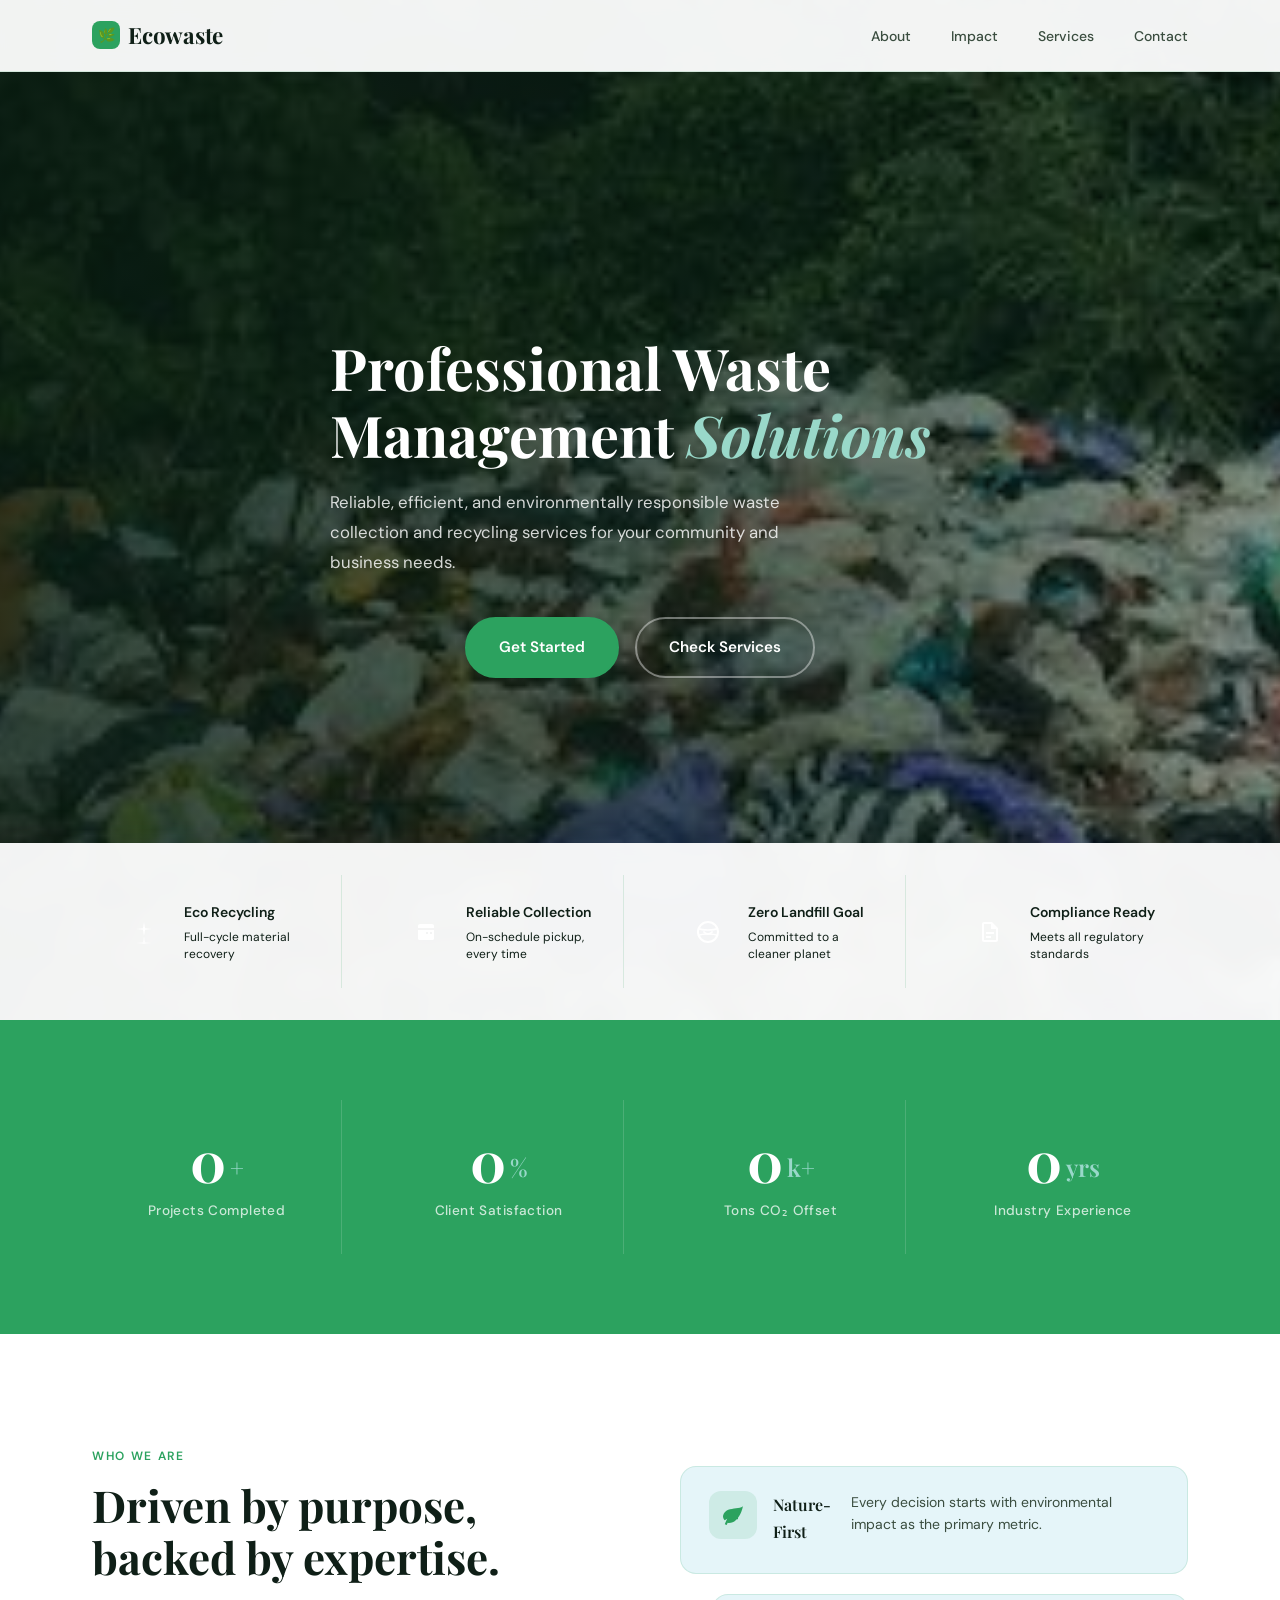
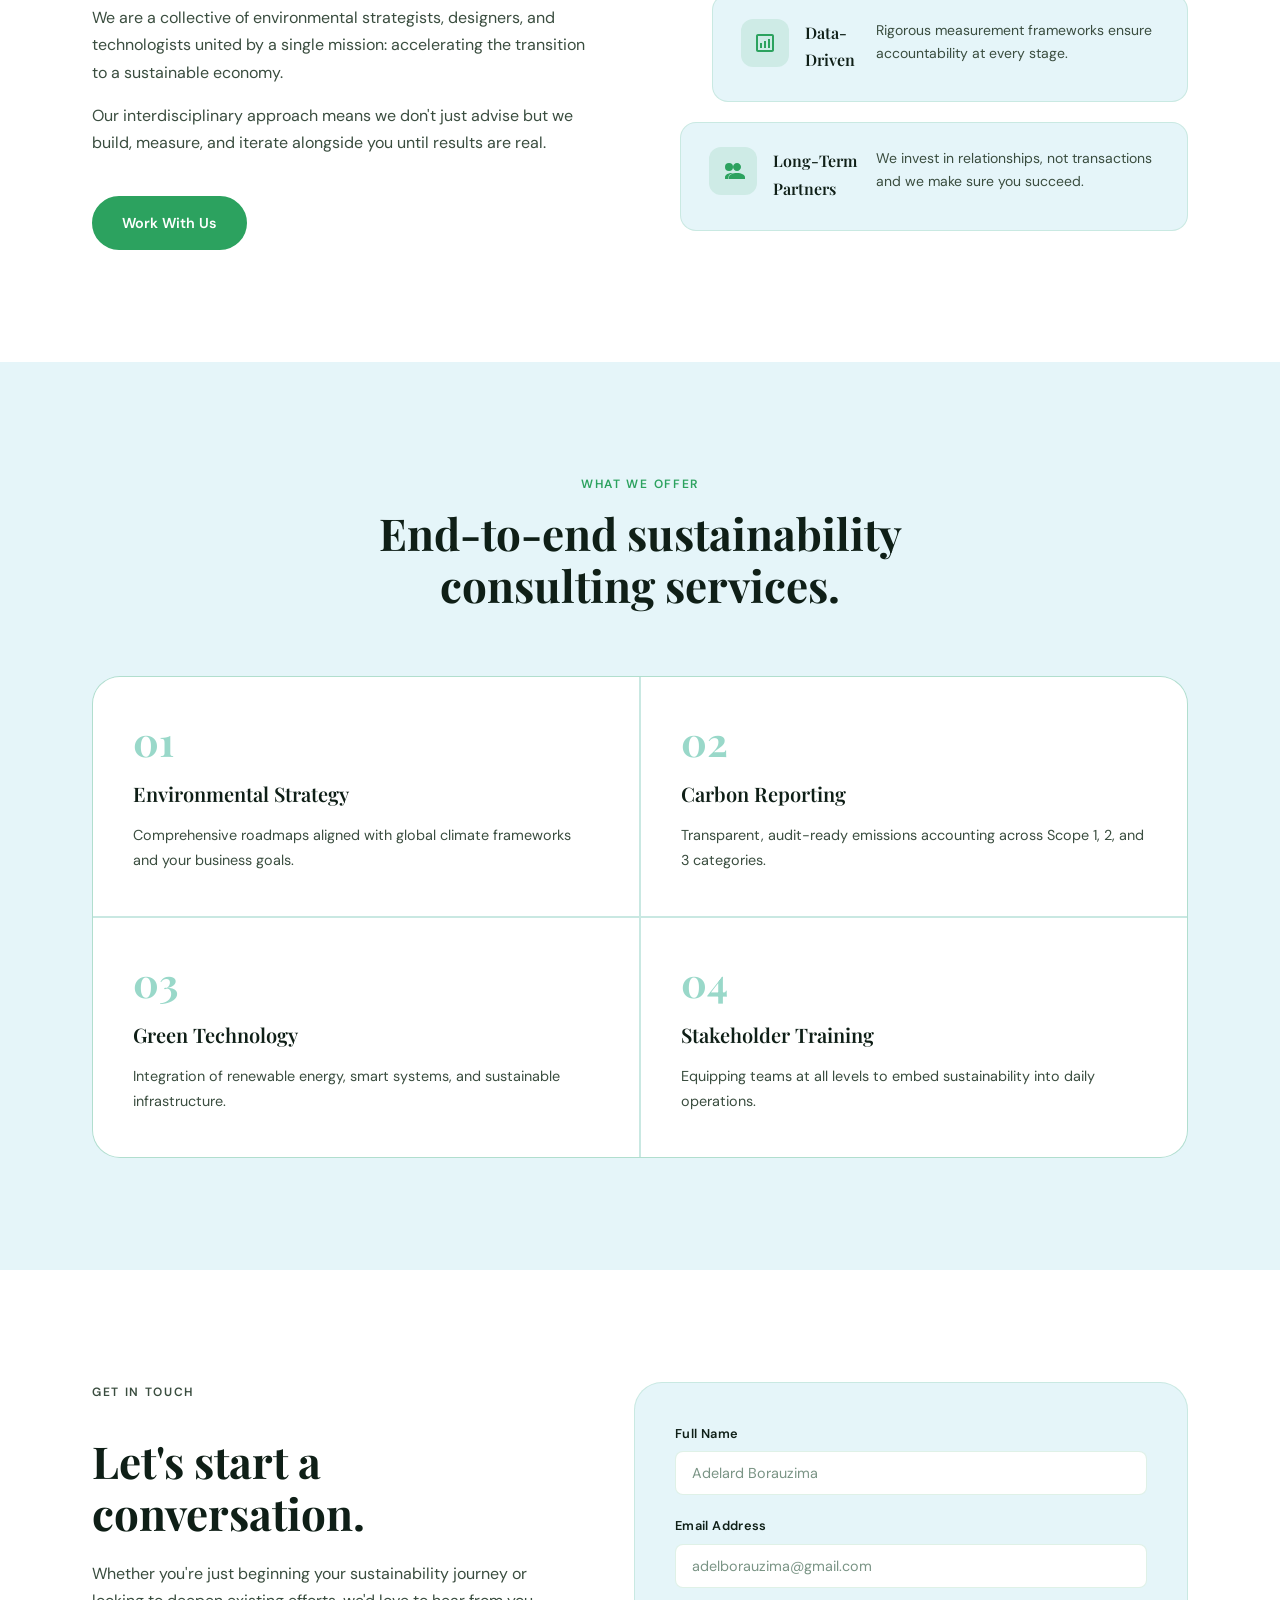
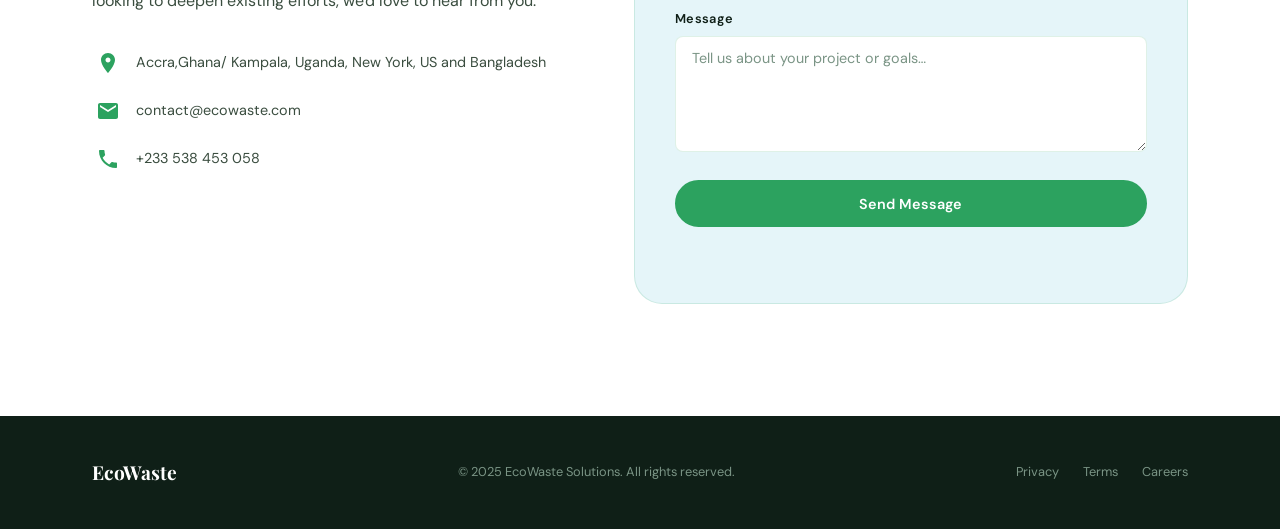
==== index.html @ c9b25ae1 "Sync project files" ====
<!DOCTYPE html>
<html lang="en">
<head>
    <meta charset="UTF-8">
    <meta name="viewport" content="width=device-width, initial-scale=1.0">
    <title>EcoWaste - Professional Waste Management Solutions</title>
    <link rel="preconnect" href="https://fonts.googleapis.com">
    <link rel="preconnect" href="https://fonts.gstatic.com" crossorigin>
    <link href="https://fonts.googleapis.com/css2?family=Playfair+Display:wght@400;600;700&family=DM+Sans:wght@300;400;500;600&display=swap" rel="stylesheet">
    <link rel="stylesheet" href="styles.css">
</head>
<body>

    <!-- HEADER -->
    <header>
        <nav class="nav-container">
            <a href="#" class="logo">
                <span class="logo-icon"></span>
                Ecowaste
            </a>
            <ul class="nav-menu">
                <li><a href="#about" class="nav-link">About</a></li>
                <li><a href="#stats" class="nav-link">Impact</a></li>
                <li><a href="#services" class="nav-link">Services</a></li>
                <li><a href="#contact" class="nav-link">Contact</a></li>
            </ul>
            <button class="hamburger" aria-label="Toggle menu">
                <span></span>
                <span></span>
                <span></span>
            </button>
        </nav>
    </header>

    <!-- HERO -->
    <section id="home" class="hero">
        <div class="hero-background">
            <img src="frontend/assets/waste1.jpeg" alt="Professional waste management">
        </div>
        <div class="hero-overlay"></div>
        <div class="container">
            <div class="hero-content">
                <h1 class="hero-title">Professional Waste Management <span class="highlight">Solutions</span></h1>
                <p class="hero-subtitle">Reliable, efficient, and environmentally responsible waste collection and recycling services for your community and business needs.</p>
                <div class="hero-actions">
                    <a href="#contact" class="btn btn-primary btn-large">Get Started</a>
                    <a href="#services" class="btn btn-ghost btn-large">Check Services</a>
                </div>
            </div>
        </div>
        <!-- Feature bar anchored to bottom of hero -->
        <div class="hero-feature-bar">
            <div class="container">
                <div class="feature-bar-grid">
                    <div class="feature-bar-item">
                        <div class="feature-bar-icon">
                            <svg width="24" height="24" viewBox="0 0 24 24" fill="none" xmlns="http://www.w3.org/2000/svg">
                                <path d="M12 2L13.09 8.26L20 9L13.09 9.74L12 16L10.91 9.74L4 9L10.91 8.26L12 2Z" fill="currentColor"/>
                                <path d="M12 16L13.09 22.26L20 23L13.09 23.74L12 30L10.91 23.74L4 23L10.91 22.26L12 16Z" fill="currentColor" opacity="0.7"/>
                            </svg>
                        </div>
                        <div class="feature-bar-text">
                            <h4>Eco Recycling</h4>
                            <p>Full-cycle material recovery</p>
                        </div>
                    </div>
                    <div class="feature-bar-item">
                        <div class="feature-bar-icon">
                            <svg width="24" height="24" viewBox="0 0 24 24" fill="none" xmlns="http://www.w3.org/2000/svg">
                                <path d="M20 8H4V6C4 4.9 4.9 4 6 4H18C19.1 4 20 4.9 20 6V8ZM20 10H4V18C4 19.1 4.9 20 6 20H18C19.1 20 20 19.1 20 18V10ZM16 12H18V14H16V12ZM12 12H14V14H12V12Z" fill="currentColor"/>
                                <circle cx="6" cy="18" r="2" fill="currentColor"/>
                                <circle cx="18" cy="18" r="2" fill="currentColor"/>
                            </svg>
                        </div>
                        <div class="feature-bar-text">
                            <h4>Reliable Collection</h4>
                            <p>On-schedule pickup, every time</p>
                        </div>
                    </div>
                    <div class="feature-bar-item">
                        <div class="feature-bar-icon">
                            <svg width="24" height="24" viewBox="0 0 24 24" fill="none" xmlns="http://www.w3.org/2000/svg">
                                <circle cx="12" cy="12" r="10" stroke="currentColor" stroke-width="2" fill="none"/>
                                <path d="M8 12C8 12 9.5 14 12 14S16 12 16 12" stroke="currentColor" stroke-width="2" stroke-linecap="round"/>
                                <path d="M2.5 8.5C4.5 9.5 7 10 12 10S19.5 9.5 21.5 8.5" stroke="currentColor" stroke-width="1.5" stroke-linecap="round"/>
                                <path d="M2.5 15.5C4.5 14.5 7 14 12 14S19.5 14.5 21.5 15.5" stroke="currentColor" stroke-width="1.5" stroke-linecap="round"/>
                            </svg>
                        </div>
                        <div class="feature-bar-text">
                            <h4>Zero Landfill Goal</h4>
                            <p>Committed to a cleaner planet</p>
                        </div>
                    </div>
                    <div class="feature-bar-item">
                        <div class="feature-bar-icon">
                            <svg width="24" height="24" viewBox="0 0 24 24" fill="none" xmlns="http://www.w3.org/2000/svg">
                                <path d="M14 2H6C4.9 2 4.01 2.9 4.01 4L4 20C4 21.1 4.89 22 6 22H18C19.1 22 20 21.1 20 20V8L14 2ZM18 20H6V4H13V9H18V20Z" fill="currentColor"/>
                                <path d="M8 12H16V14H8V12ZM8 16H13V18H8V16Z" fill="currentColor"/>
                            </svg>
                        </div>
                        <div class="feature-bar-text">
                            <h4>Compliance Ready</h4>
                            <p>Meets all regulatory standards</p>
                        </div>
                    </div>
                </div>
            </div>
        </div>
    </section>

    <!-- STATS -->
    <section class="stats" id="stats">
        <div class="container">
            <div class="stats-grid">
                <div class="stat-card">
                    <span class="counter stat-number" data-target="1200">0</span>
                    <span class="stat-suffix">+</span>
                    <p class="stat-label">Projects Completed</p>
                </div>
                <div class="stat-card">
                    <span class="counter stat-number" data-target="98">0</span>
                    <span class="stat-suffix">%</span>
                    <p class="stat-label">Client Satisfaction</p>
                </div>
                <div class="stat-card">
                    <span class="counter stat-number" data-target="40">0</span>
                    <span class="stat-suffix">k+</span>
                    <p class="stat-label">Tons CO₂ Offset</p>
                </div>
                <div class="stat-card">
                    <span class="counter stat-number" data-target="15">0</span>
                    <span class="stat-suffix">yrs</span>
                    <p class="stat-label">Industry Experience</p>
                </div>
            </div>
        </div>
    </section>

    <!-- ABOUT -->
    <section class="about" id="about">
        <div class="container about-grid">
            <div class="about-text">
                <p class="section-eyebrow">Who We Are</p>
                <h2 class="section-title">Driven by purpose,<br>backed by expertise.</h2>
                <p class="about-body">We are a collective of environmental strategists, designers, and technologists united by a single mission: accelerating the transition to a sustainable economy.</p>
                <p class="about-body">Our interdisciplinary approach means we don't just advise but we build, measure, and iterate alongside you until results are real.</p>
                <a href="#contact" class="btn btn-primary" style="margin-top:1.5rem;">Work With Us</a>
            </div>
            <div class="about-visual">
                <div class="about-card">
                    <div class="about-card-icon">
                        <svg width="24" height="24" viewBox="0 0 24 24" fill="none" xmlns="http://www.w3.org/2000/svg">
                            <path d="M17 8C8 10 5.9 16.17 3.82 21.34L5.71 22L6.66 19.7C7.14 19.87 7.64 20 8 20C19 20 22 3 22 3C21 5 14 5.25 9 6.25C4 7.25 2 11.5 2 13.5C2 15.5 3.75 17.25 3.75 17.25C7.5 15 8.5 14.5 11.5 14.5C14.5 14.5 17 16.5 17 16.5V8Z" fill="currentColor"/>
                        </svg>
                    </div>
                    <h3>Nature-First</h3>
                    <p>Every decision starts with environmental impact as the primary metric.</p>
                </div>
                <div class="about-card about-card--offset">
                    <div class="about-card-icon">
                        <svg width="24" height="24" viewBox="0 0 24 24" fill="none" xmlns="http://www.w3.org/2000/svg">
                            <path d="M19 3H5C3.9 3 3 3.9 3 5V19C3 20.1 3.9 21 5 21H19C20.1 21 21 20.1 21 19V5C21 3.9 20.1 3 19 3ZM19 19H5V5H19V19Z" fill="currentColor"/>
                            <path d="M7 12H9V17H7V12ZM11 10H13V17H11V10ZM15 8H17V17H15V8Z" fill="currentColor"/>
                        </svg>
                    </div>
                    <h3>Data-Driven</h3>
                    <p>Rigorous measurement frameworks ensure accountability at every stage.</p>
                </div>
                <div class="about-card">
                    <div class="about-card-icon">
                        <svg width="24" height="24" viewBox="0 0 24 24" fill="none" xmlns="http://www.w3.org/2000/svg">
                            <path d="M16 4C18.2 4 20 5.8 20 8C20 10.2 18.2 12 16 12C13.8 12 12 10.2 12 8C12 5.8 13.8 4 16 4ZM16 14C20.4 14 24 15.8 24 18V20H8V18C8 15.8 11.6 14 16 14Z" fill="currentColor"/>
                            <circle cx="8" cy="8" r="4" fill="currentColor"/>
                            <path d="M12.51 14.07C9.24 13.29 4 14.94 4 18V20H7.5V18C7.5 16.17 9.5 14.8 12.51 14.07Z" fill="currentColor"/>
                        </svg>
                    </div>
                    <h3>Long-Term Partners</h3>
                    <p>We invest in relationships, not transactions  and we make sure you succeed.</p>
                </div>
            </div>
        </div>
    </section>

    <!-- SERVICES -->
    <section class="services" id="services">
        <div class="container">
            <div class="section-header">
                <p class="section-eyebrow">What We Offer</p>
                <h2 class="section-title">End-to-end sustainability<br>consulting services.</h2>
            </div>
            <div class="services-grid">
                <div class="service-item">
                    <div class="service-num">01</div>
                    <h3>Environmental Strategy</h3>
                    <p>Comprehensive roadmaps aligned with global climate frameworks and your business goals.</p>
                </div>
                <div class="service-item">
                    <div class="service-num">02</div>
                    <h3>Carbon Reporting</h3>
                    <p>Transparent, audit-ready emissions accounting across Scope 1, 2, and 3 categories.</p>
                </div>
                <div class="service-item">
                    <div class="service-num">03</div>
                    <h3>Green Technology</h3>
                    <p>Integration of renewable energy, smart systems, and sustainable infrastructure.</p>
                </div>
                <div class="service-item">
                    <div class="service-num">04</div>
                    <h3>Stakeholder Training</h3>
                    <p>Equipping teams at all levels to embed sustainability into daily operations.</p>
                </div>
            </div>
        </div>
    </section>

    <!-- CONTACT -->
    <section class="contact" id="contact">
        <div class="container contact-grid">
            <div class="contact-info">
                <p class="section-eyebrow">Get In Touch</p>
                <h2 class="section-title">Let's start a<br>conversation.</h2>
                <p>Whether you're just beginning your sustainability journey or looking to deepen existing efforts, we'd love to hear from you.</p>
                <div class="contact-details">
                    <div class="contact-detail-item">
                        <span class="detail-icon">
                            <svg width="20" height="20" viewBox="0 0 24 24" fill="none" xmlns="http://www.w3.org/2000/svg">
                                <path d="M12 2C8.13 2 5 5.13 5 9C5 14.25 12 22 12 22S19 14.25 19 9C19 5.13 15.87 2 12 2ZM12 11.5C10.62 11.5 9.5 10.38 9.5 9S10.62 6.5 12 6.5S14.5 7.62 14.5 9S13.38 11.5 12 11.5Z" fill="currentColor"/>
                            </svg>
                        </span>
                        <span>Accra,Ghana/ Kampala, Uganda, New York, US and Bangladesh</span>
                    </div>
                    <div class="contact-detail-item">
                        <span class="detail-icon">
                            <svg width="20" height="20" viewBox="0 0 24 24" fill="none" xmlns="http://www.w3.org/2000/svg">
                                <path d="M20 4H4C2.9 4 2.01 4.9 2.01 6L2 18C2 19.1 2.9 20 4 20H20C21.1 20 22 19.1 22 18V6C22 4.9 21.1 4 20 4ZM20 8L12 13L4 8V6L12 11L20 6V8Z" fill="currentColor"/>
                            </svg>
                        </span>
                        <span>contact@ecowaste.com</span>
                    </div>
                    <div class="contact-detail-item">
                        <span class="detail-icon">
                            <svg width="20" height="20" viewBox="0 0 24 24" fill="none" xmlns="http://www.w3.org/2000/svg">
                                <path d="M6.62 10.79C8.06 13.62 10.38 15.94 13.21 17.38L15.41 15.18C15.69 14.9 16.08 14.82 16.43 14.93C17.55 15.3 18.75 15.5 20 15.5C20.55 15.5 21 15.95 21 16.5V20C21 20.55 20.55 21 20 21C10.61 21 3 13.39 3 4C3 3.45 3.45 3 4 3H7.5C8.05 3 8.5 3.45 8.5 4C8.5 5.25 8.7 6.45 9.07 7.57C9.18 7.92 9.1 8.31 8.82 8.59L6.62 10.79Z" fill="currentColor"/>
                            </svg>
                        </span>
                        <span>+233 538 453 058</span>
                    </div>
                </div>
            </div>
            <div class="contact-form-wrapper">
                <form id="contactForm" novalidate>
                    <div class="form-group">
                        <label for="name">Full Name</label>
                        <input type="text" id="name" name="name" placeholder="Adelard Borauzima" required>
                    </div>
                    <div class="form-group">
                        <label for="email">Email Address</label>
                        <input type="email" id="email" name="email" placeholder="adelborauzima@gmail.com" required>
                    </div>
                    <div class="form-group">
                        <label for="message">Message</label>
                        <textarea id="message" name="message" rows="5" placeholder="Tell us about your project or goals…" required></textarea>
                    </div>
                    <button type="submit" class="btn btn-primary btn-full">Send Message</button>
                    <p id="successMessage" class="success-message" aria-live="polite"></p>
                </form>
            </div>
        </div>
    </section>

    <!-- FOOTER -->
    <footer>
        <div class="container footer-inner">
            <span class="logo">EcoWaste</span>
            <p class="footer-copy">© 2025 EcoWaste Solutions. All rights reserved.</p>
            <div class="footer-links">
                <a href="#">Privacy</a>
                <a href="#">Terms</a>
                <a href="#">Careers</a>
            </div>
        </div>
    </footer>

    <script src="script.js"></script>
</body>
</html>
---- styles.css ----
/* =============================================
   ROOT & VARIABLES
   ============================================= */
:root {
    --green:       #2ca25f;
    --green-dark:  #1e7d47;
    --green-light: #99d8c9;
    --teal-bg:     #e5f5f9;
    --white:       #ffffff;
    --ink:         #0f1f17;
    --ink-soft:    #3a4d3f;
    --muted:       #7a9485;
    --border:      rgba(44, 162, 95, 0.15);
    --shadow-sm:   0 2px 12px rgba(44, 162, 95, 0.08);
    --shadow-md:   0 8px 32px rgba(44, 162, 95, 0.12);
    --shadow-lg:   0 20px 60px rgba(44, 162, 95, 0.16);
    --radius-sm:   8px;
    --radius-md:   16px;
    --radius-lg:   28px;
    --font-display: 'Playfair Display', Georgia, serif;
    --font-body:    'DM Sans', sans-serif;
    --transition:   0.3s cubic-bezier(0.4, 0, 0.2, 1);
    --nav-height:   72px;
}

/* =============================================
   RESET & BASE
   ============================================= */
*, *::before, *::after {
    box-sizing: border-box;
    margin: 0;
    padding: 0;
}

html { scroll-behavior: smooth; }

body {
    font-family: var(--font-body);
    font-size: 16px;
    line-height: 1.7;
    color: var(--ink);
    background: var(--white);
    overflow-x: hidden;
    -webkit-font-smoothing: antialiased;
}

img { max-width: 100%; display: block; }

a {
    color: inherit;
    text-decoration: none;
}

ul { list-style: none; }

/* =============================================
   UTILITY
   ============================================= */
.container {
    max-width: 1160px;
    margin: 0 auto;
    padding: 0 2rem;
}

.section-eyebrow {
    font-family: var(--font-body);
    font-size: 0.75rem;
    font-weight: 600;
    letter-spacing: 0.14em;
    text-transform: uppercase;
    color: var(--green);
    margin-bottom: 0.75rem;
}

.section-title {
    font-family: var(--font-display);
    font-size: clamp(2rem, 4vw, 2.75rem);
    font-weight: 700;
    line-height: 1.2;
    color: var(--ink);
    margin-bottom: 1.25rem;
}

.section-title em {
    font-style: italic;
    color: var(--green);
}

/* =============================================
   BUTTONS
   ============================================= */
.btn {
    display: inline-flex;
    align-items: center;
    gap: 0.5rem;
    font-family: var(--font-body);
    font-size: 0.9rem;
    font-weight: 600;
    padding: 0.8rem 1.75rem;
    border-radius: 50px;
    cursor: pointer;
    border: 2px solid transparent;
    transition: var(--transition);
    white-space: nowrap;
}

.btn-primary {
    background: var(--green);
    color: var(--white);
    border-color: var(--green);
}

.btn-primary:hover {
    background: var(--green-dark);
    border-color: var(--green-dark);
    transform: translateY(-2px);
    box-shadow: 0 6px 20px rgba(44, 162, 95, 0.35);
}

.btn-ghost {
    background: transparent;
    color: var(--ink);
    border-color: var(--border);
}

.btn-ghost:hover {
    background: var(--teal-bg);
    border-color: var(--green-light);
    transform: translateY(-2px);
}

.btn-full { width: 100%; justify-content: center; }

/* =============================================
   HEADER & NAV
   ============================================= */
header {
    position: fixed;
    top: 0;
    left: 0;
    right: 0;
    height: var(--nav-height);
    background: rgba(255, 255, 255, 0.95);
    backdrop-filter: blur(12px);
    -webkit-backdrop-filter: blur(12px);
    border-bottom: 1px solid var(--border);
    z-index: 1000;
    transition: var(--transition);
}

.nav-container {
    max-width: 1160px;
    margin: 0 auto;
    padding: 0 2rem;
    height: 100%;
    display: flex;
    align-items: center;
    justify-content: space-between;
}

.logo {
    display: flex;
    align-items: center;
    gap: 0.5rem;
    font-family: var(--font-display);
    font-size: 1.4rem;
    font-weight: 700;
    color: var(--ink);
    letter-spacing: -0.01em;
}

.logo-icon {
    width: 28px;
    height: 28px;
    background: var(--green);
    border-radius: 8px;
    display: inline-block;
    position: relative;
}

.logo-icon::after {
    content: '🌿';
    font-size: 14px;
    position: absolute;
    top: 50%;
    left: 50%;
    transform: translate(-50%, -50%);
}

.nav-menu {
    display: flex;
    align-items: center;
    gap: 2.5rem;
}

.nav-link {
    font-size: 0.875rem;
    font-weight: 500;
    color: var(--ink-soft);
    position: relative;
    transition: color var(--transition);
}

.nav-link::after {
    content: '';
    position: absolute;
    bottom: -4px;
    left: 0;
    width: 0;
    height: 2px;
    background: var(--green);
    border-radius: 2px;
    transition: width var(--transition);
}

.nav-link:hover {
    color: var(--green);
}

.nav-link:hover::after {
    width: 100%;
}

/* Hamburger */
.hamburger {
    display: none;
    flex-direction: column;
    gap: 5px;
    background: none;
    border: none;
    cursor: pointer;
    padding: 6px;
}

.hamburger span {
    display: block;
    width: 24px;
    height: 2px;
    background: var(--ink);
    border-radius: 2px;
    transition: var(--transition);
}

.hamburger.active span:nth-child(1) { transform: translateY(7px) rotate(45deg); }
.hamburger.active span:nth-child(2) { opacity: 0; }
.hamburger.active span:nth-child(3) { transform: translateY(-7px) rotate(-45deg); }

/* =============================================
   HERO — Full-bleed image with overlay
   ============================================= */
.hero {
    position: relative;
    min-height: calc(100vh + 120px);
    display: flex;
    flex-direction: column;
    justify-content: center;
    overflow: hidden;
}

/* Background image */
.hero-background {
    position: absolute;
    inset: 0;
    z-index: 0;
}

.hero-background img {
    width: 100%;
    height: 100%;
    object-fit: cover;
    object-position: center top;
    display: block;
}

/* Dark gradient overlay */
.hero-overlay {
    position: absolute;
    inset: 0;
    z-index: 1;
    background: linear-gradient(
        105deg,
        rgba(10, 30, 18, 0.82) 0%,
        rgba(10, 30, 18, 0.65) 55%,
        rgba(10, 30, 18, 0.35) 100%
    );
}

/* Content sits above overlay */
.hero > .container {
    position: relative;
    z-index: 2;
    padding-top: calc(var(--nav-height) + 5rem);
    padding-bottom: 10rem;
}

.hero-content {
    max-width: 620px;
    animation: fadeUp 0.9s ease both;
}

.hero-eyebrow {
    display: inline-block;
    font-size: 0.72rem;
    font-weight: 600;
    letter-spacing: 0.16em;
    text-transform: uppercase;
    color: var(--green-light);
    border: 1px solid rgba(153, 216, 201, 0.5);
    padding: 0.35rem 1rem;
    border-radius: 50px;
    margin-bottom: 1.25rem;
}

.hero-title {
    font-family: var(--font-display);
    font-size: clamp(2.2rem, 5.5vw, 3.6rem);
    font-weight: 700;
    line-height: 1.15;
    color: var(--white);
    margin-bottom: 1.25rem;
}

.hero-title .highlight {
    color: var(--green-light);
    font-style: italic;
}

.hero-subtitle {
    font-size: 1.05rem;
    color: rgba(255, 255, 255, 0.82);
    max-width: 520px;
    margin-bottom: 2.5rem;
    line-height: 1.8;
}

.hero-actions {
    display: flex;
    gap: 1rem;
    flex-wrap: wrap;
    justify-content: center;
}

.btn-large {
    padding: 0.95rem 2rem;
    font-size: 0.95rem;
}

/* Ghost button inverted for dark hero */
.hero .btn-ghost {
    color: var(--white);
    border-color: rgba(255, 255, 255, 0.4);
}

.hero .btn-ghost:hover {
    background: rgba(255, 255, 255, 0.12);
    border-color: rgba(255, 255, 255, 0.7);
}

/* ── Feature Bar ─────────────────────────────── */
.hero-feature-bar {
    position: absolute;
    bottom: 0;
    left: 0;
    right: 0;
    z-index: 3;
    background: var(--white);
    box-shadow: 0 -4px 30px rgba(0, 0, 0, 0.12);
}

.feature-bar-grid {
    display: grid;
    grid-template-columns: repeat(4, 1fr);
}

.feature-bar-item {
    display: flex;
    align-items: center;
    gap: 1rem;
    padding: 1.6rem 1.75rem;
    border-right: 1px solid var(--border);
    transition: background var(--transition);
    cursor: default;
}

.feature-bar-item:last-child { border-right: none; }

.feature-bar-item:hover {
    background: var(--teal-bg);
}

.feature-bar-icon {
    font-size: 1.4rem;
    flex-shrink: 0;
    width: 48px;
    height: 48px;
    background: var(--teal-bg);
    border-radius: 12px;
    display: flex;
    align-items: center;
    justify-content: center;
    transition: background var(--transition);
}

.feature-bar-item:hover .feature-bar-icon {
    background: rgba(44, 162, 95, 0.15);
}

.feature-bar-text h4 {
    font-family: var(--font-body);
    font-size: 0.9rem;
    font-weight: 700;
    color: var(--ink);
    margin-bottom: 0.15rem;
}

.feature-bar-text p {
    font-size: 0.78rem;
    color: var(--muted);
    line-height: 1.4;
}

/* =============================================
   STATS
   ============================================= */
.stats {
    background: var(--green);
    padding: 5rem 2rem;
}

.stats-grid {
    display: grid;
    grid-template-columns: repeat(4, 1fr);
    gap: 2rem;
    text-align: center;
}

.stat-card {
    padding: 2rem 1rem;
    border-right: 1px solid rgba(255, 255, 255, 0.15);
}

.stat-card:last-child { border-right: none; }

.stat-number {
    font-family: var(--font-display);
    font-size: clamp(2.5rem, 5vw, 3.5rem);
    font-weight: 700;
    color: var(--white);
    line-height: 1;
}

.stat-suffix {
    font-family: var(--font-display);
    font-size: 1.5rem;
    font-weight: 600;
    color: var(--green-light);
    vertical-align: super;
}

.stat-label {
    font-size: 0.85rem;
    font-weight: 500;
    color: rgba(255,255,255,0.75);
    margin-top: 0.5rem;
    letter-spacing: 0.03em;
}

/* =============================================
   ABOUT
   ============================================= */
.about {
    padding: 7rem 2rem;
    background: var(--white);
}

.about-grid {
    display: grid;
    grid-template-columns: 1fr 1fr;
    gap: 5rem;
    align-items: center;
}

.about-body {
    color: var(--ink-soft);
    margin-bottom: 1rem;
}

.about-visual {
    display: flex;
    flex-direction: column;
    gap: 1.25rem;
}

.about-card {
    background: var(--teal-bg);
    border: 1px solid var(--border);
    border-radius: var(--radius-md);
    padding: 1.5rem 1.75rem;
    display: flex;
    align-items: flex-start;
    gap: 1rem;
    transition: var(--transition);
}

.about-card:hover {
    box-shadow: var(--shadow-md);
    transform: translateX(6px);
    border-color: var(--green-light);
}

.about-card--offset { margin-left: 2rem; }

.about-card-icon {
    width: 48px;
    height: 48px;
    background: rgba(44, 162, 95, 0.12);
    border-radius: 12px;
    display: flex;
    align-items: center;
    justify-content: center;
    color: var(--green);
    flex-shrink: 0;
}

.about-card h3 {
    font-family: var(--font-display);
    font-size: 1rem;
    font-weight: 600;
    color: var(--ink);
    margin-bottom: 0.25rem;
}

.about-card p {
    font-size: 0.875rem;
    color: var(--ink-soft);
    line-height: 1.6;
}

/* =============================================
   SERVICES
   ============================================= */
.services {
    padding: 7rem 2rem;
    background: var(--teal-bg);
}

.section-header {
    text-align: center;
    max-width: 560px;
    margin: 0 auto 4rem;
}

.services-grid {
    display: grid;
    grid-template-columns: repeat(2, 1fr);
    gap: 2px;
    background: var(--border);
    border: 1px solid var(--border);
    border-radius: var(--radius-lg);
    overflow: hidden;
}

.service-item {
    background: var(--white);
    padding: 2.75rem 2.5rem;
    transition: var(--transition);
    position: relative;
}

.service-item::before {
    content: '';
    position: absolute;
    top: 0;
    left: 0;
    width: 4px;
    height: 0;
    background: var(--green);
    transition: height var(--transition);
}

.service-item:hover::before { height: 100%; }

.service-item:hover {
    background: rgba(229, 245, 249, 0.6);
}

.service-num {
    font-family: var(--font-display);
    font-size: 2.5rem;
    font-weight: 700;
    color: var(--green-light);
    line-height: 1;
    margin-bottom: 1rem;
}

.service-item h3 {
    font-family: var(--font-display);
    font-size: 1.25rem;
    font-weight: 600;
    color: var(--ink);
    margin-bottom: 0.75rem;
}

.service-item p {
    font-size: 0.9rem;
    color: var(--ink-soft);
    line-height: 1.7;
}

/* =============================================
   CONTACT
   ============================================= */
.contact {
    padding: 7rem 2rem;
    background: var(--white);
}

.contact-grid {
    display: grid;
    grid-template-columns: 1fr 1.2fr;
    gap: 5rem;
    align-items: start;
}

.contact-info p {
    color: var(--ink-soft);
    margin-bottom: 2rem;
}

.contact-details {
    display: flex;
    flex-direction: column;
    gap: 1rem;
}

.contact-detail-item {
    display: flex;
    align-items: center;
    gap: 0.75rem;
    font-size: 0.9rem;
    color: var(--ink-soft);
}

.detail-icon {
    width: 32px;
    height: 32px;
    display: flex;
    align-items: center;
    justify-content: center;
    color: var(--green);
    flex-shrink: 0;
}

/* Form */
.contact-form-wrapper {
    background: var(--teal-bg);
    border: 1px solid var(--border);
    border-radius: var(--radius-lg);
    padding: 2.5rem;
}

.form-group {
    margin-bottom: 1.25rem;
}

.form-group label {
    display: block;
    font-size: 0.8rem;
    font-weight: 600;
    color: var(--ink);
    margin-bottom: 0.4rem;
    letter-spacing: 0.03em;
}

.form-group input,
.form-group textarea {
    width: 100%;
    padding: 0.75rem 1rem;
    font-family: var(--font-body);
    font-size: 0.9rem;
    color: var(--ink);
    background: var(--white);
    border: 1.5px solid var(--border);
    border-radius: var(--radius-sm);
    outline: none;
    transition: var(--transition);
    resize: vertical;
}

.form-group input::placeholder,
.form-group textarea::placeholder {
    color: var(--muted);
}

.form-group input:focus,
.form-group textarea:focus {
    border-color: var(--green);
    box-shadow: 0 0 0 3px rgba(44, 162, 95, 0.12);
}

.success-message {
    margin-top: 1rem;
    font-size: 0.875rem;
    font-weight: 500;
    min-height: 1.4em;
    text-align: center;
}

/* =============================================
   FOOTER
   ============================================= */
footer {
    background: var(--ink);
    padding: 2.5rem 2rem;
}

.footer-inner {
    display: flex;
    align-items: center;
    justify-content: space-between;
    gap: 1rem;
    flex-wrap: wrap;
}

footer .logo {
    color: var(--white);
    font-size: 1.2rem;
}

.footer-copy {
    font-size: 0.8rem;
    color: var(--muted);
}

.footer-links {
    display: flex;
    gap: 1.5rem;
}

.footer-links a {
    font-size: 0.8rem;
    color: var(--muted);
    transition: color var(--transition);
}

.footer-links a:hover { color: var(--green-light); }

/* =============================================
   ANIMATIONS
   ============================================= */
@keyframes fadeUp {
    from { opacity: 0; transform: translateY(30px); }
    to   { opacity: 1; transform: translateY(0); }
}

@keyframes float {
    0%, 100% { transform: translateY(0px) scale(1); }
    50%       { transform: translateY(-24px) scale(1.03); }
}

/* =============================================
   RESPONSIVE
   ============================================= */
@media (max-width: 960px) {
    .about-grid,
    .contact-grid { grid-template-columns: 1fr; gap: 3rem; }

    .stats-grid { grid-template-columns: repeat(2, 1fr); }

    .stat-card { border-right: none; border-bottom: 1px solid rgba(255,255,255,0.15); }
    .stat-card:nth-child(2n) { border-right: none; }
    .stat-card:nth-last-child(-n+2) { border-bottom: none; }

    .about-card--offset { margin-left: 0; }
}

@media (max-width: 680px) {
    .nav-menu {
        display: none;
        flex-direction: column;
        position: absolute;
        top: var(--nav-height);
        left: 0; right: 0;
        background: var(--white);
        border-bottom: 1px solid var(--border);
        padding: 1.5rem 2rem;
        gap: 1.25rem;
    }

    .nav-menu.active { display: flex; }
    .hamburger { display: flex; }

    .hero { padding-top: calc(var(--nav-height) + 3rem); text-align: center; }
    .hero-actions { justify-content: center; }
    .orb-1, .orb-2, .orb-3 { display: none; }

    .stats-grid { grid-template-columns: 1fr 1fr; }

    .services-grid { grid-template-columns: 1fr; }
    .service-item { padding: 2rem 1.75rem; }

    .footer-inner { flex-direction: column; text-align: center; }
    .footer-links { justify-content: center; }
}

/* Feature bar responsive */
@media (max-width: 960px) {
    .feature-bar-grid { grid-template-columns: repeat(2, 1fr); }
    .feature-bar-item:nth-child(2) { border-right: none; }
    .feature-bar-item:nth-child(1),
    .feature-bar-item:nth-child(2) { border-bottom: 1px solid var(--border); }
    .hero > .container { padding-bottom: 14rem; }
}

@media (max-width: 680px) {
    /* Fix old hero rule that no longer applies */
    .hero { padding-top: 0; text-align: left; }
    .hero-actions { justify-content: flex-start; }

    .feature-bar-grid { grid-template-columns: 1fr 1fr; }
    .hero > .container { padding-top: calc(var(--nav-height) + 3rem); padding-bottom: 16rem; }

    .feature-bar-item { padding: 1.1rem 1rem; gap: 0.6rem; }
    .feature-bar-icon { width: 38px; height: 38px; font-size: 1.1rem; }
    .feature-bar-text h4 { font-size: 0.8rem; }
    .feature-bar-text p { display: none; }
}
/* =============================================
   HERO FEATURE BAR
   ============================================= */
.hero-feature-bar {
    position: absolute;
    bottom: 0;
    left: 0;
    right: 0;
    background: rgba(255, 255, 255, 0.95);
    backdrop-filter: blur(10px);
    border-top: 1px solid var(--border-color);
    padding: 2rem 0;
}

.feature-bar-grid {
    display: grid;
    grid-template-columns: repeat(4, 1fr);
    gap: 2rem;
}

.feature-bar-item {
    display: flex;
    align-items: center;
    gap: 1rem;
    text-align: left;
}

.feature-bar-icon {
    width: 48px;
    height: 48px;
    background: var(--primary-color);
    border-radius: var(--border-radius);
    display: flex;
    align-items: center;
    justify-content: center;
    color: white;
    flex-shrink: 0;
}

.feature-bar-icon svg {
    width: 24px;
    height: 24px;
}

.feature-bar-text h4 {
    font-size: 0.875rem;
    font-weight: 600;
    color: var(--text-primary);
    margin-bottom: 0.25rem;
}

.feature-bar-text p {
    font-size: 0.75rem;
    color: var(--text-secondary);
    margin: 0;
}

@media (max-width: 768px) {
    .feature-bar-grid {
        grid-template-columns: repeat(2, 1fr);
        gap: 1rem;
    }
    
    .feature-bar-item {
        flex-direction: column;
        text-align: center;
        gap: 0.5rem;
    }
    
    .feature-bar-icon {
        width: 40px;
        height: 40px;
    }
    
    .feature-bar-icon svg {
        width: 20px;
        height: 20px;
    }
}

@media (max-width: 480px) {
    .feature-bar-grid {
        grid-template-columns: 1fr;
    }
    
    .hero-feature-bar {
        padding: 1.5rem 0;
    }
}

.feature-bar-icon svg,
.about-card-icon svg,
.detail-icon svg {
    width: 24px;
    height: 24px;
    display: block;
}
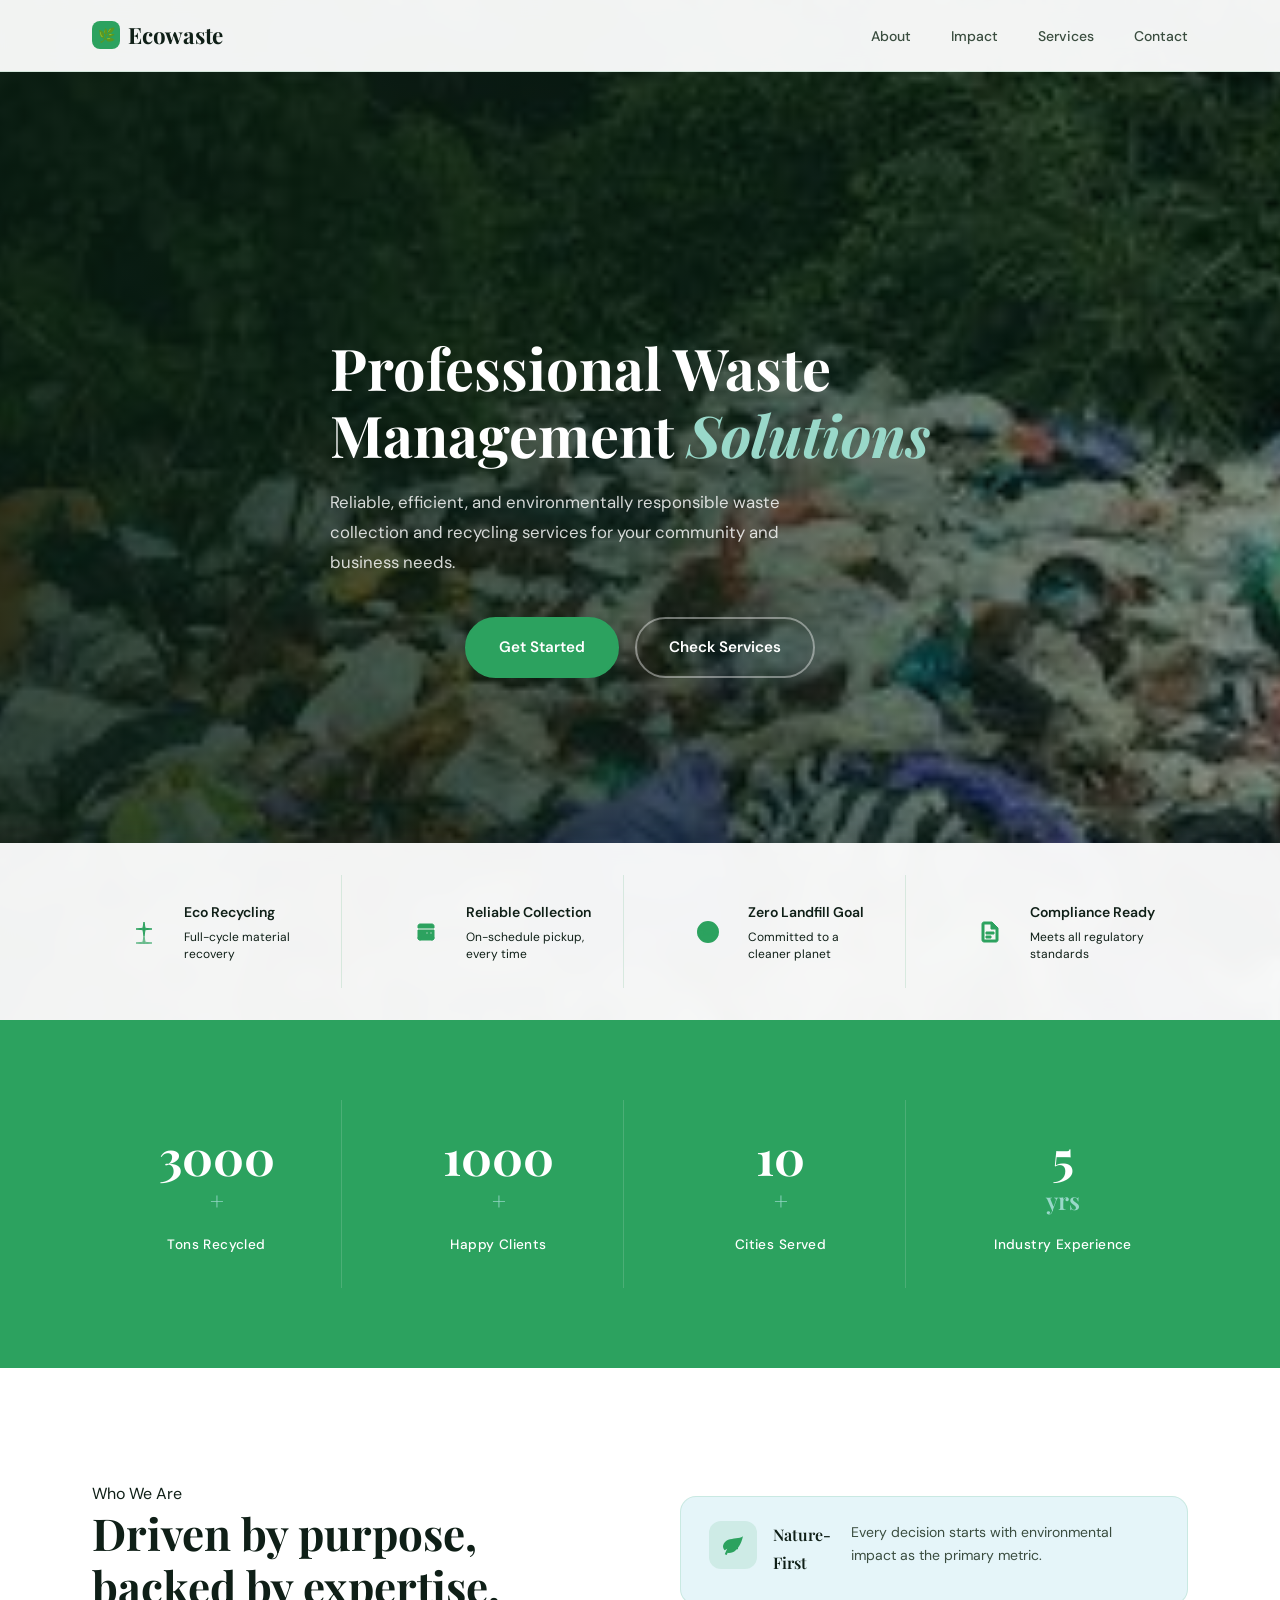
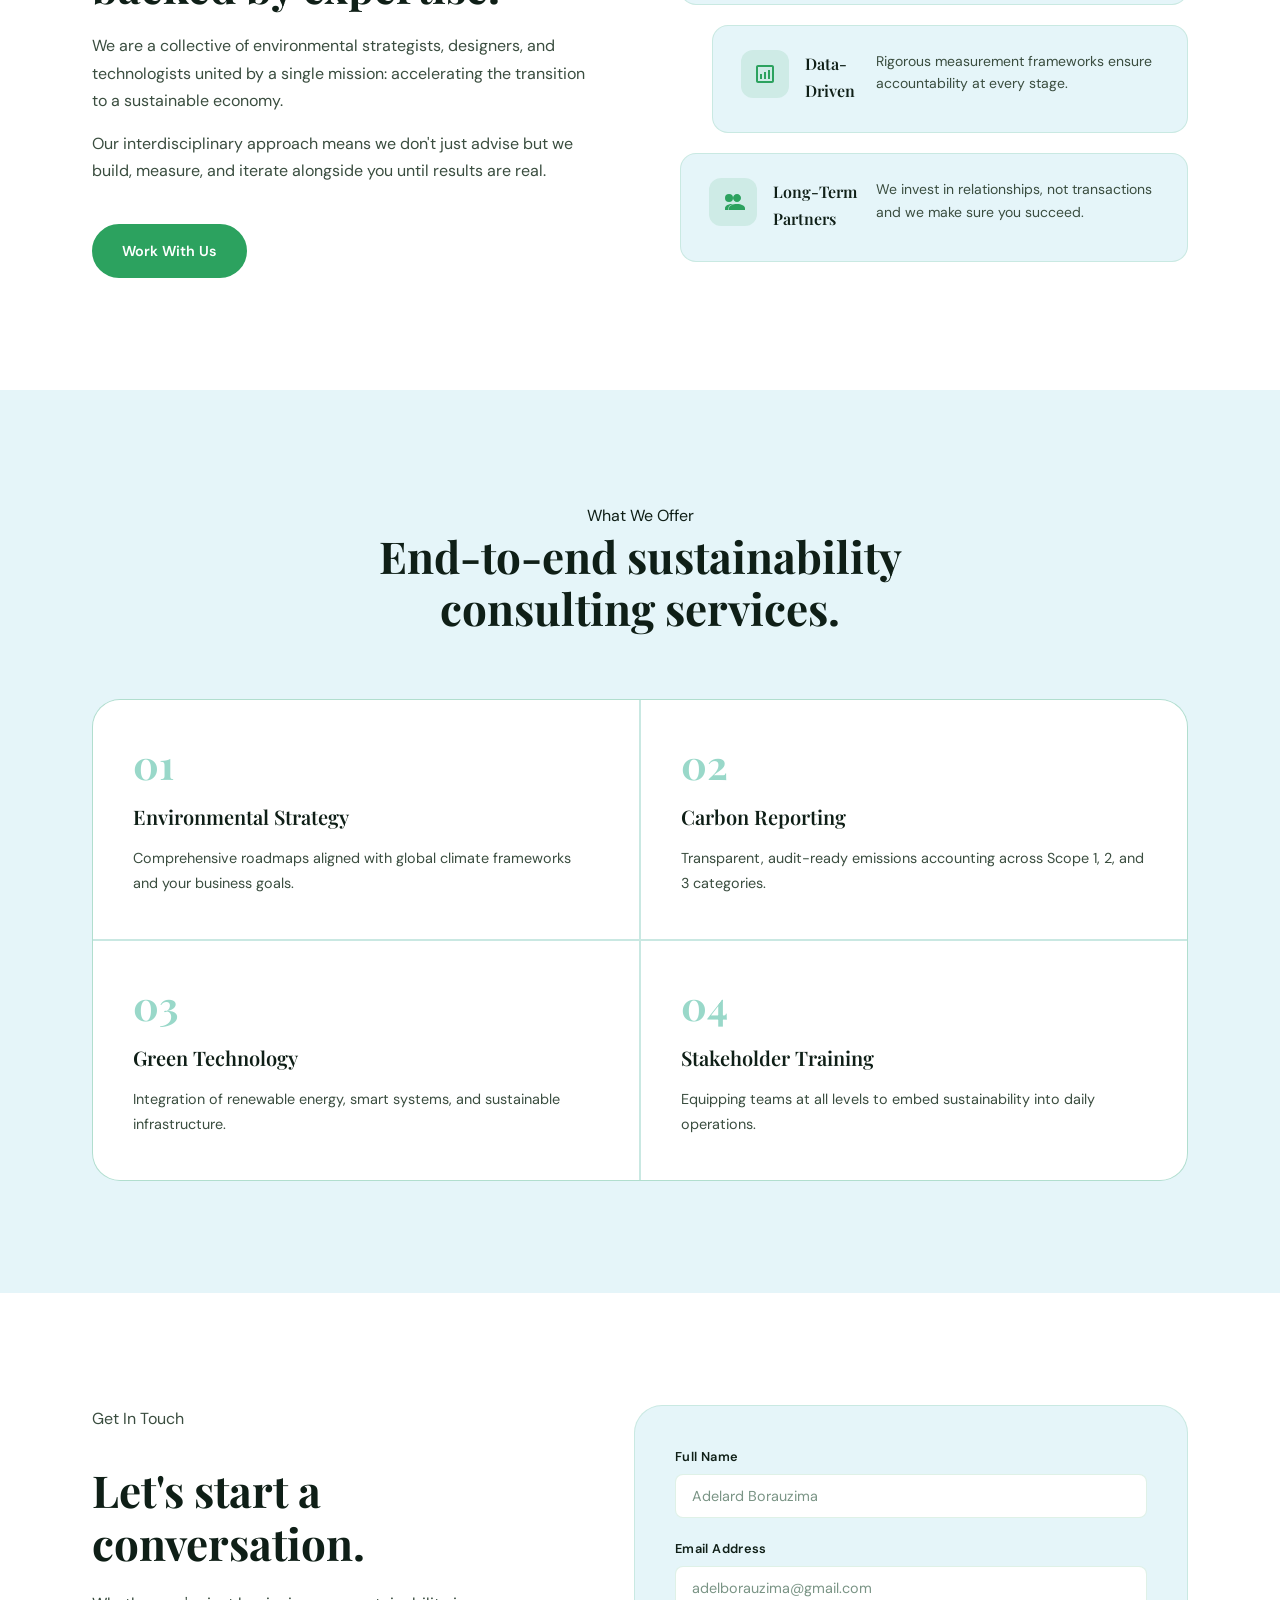
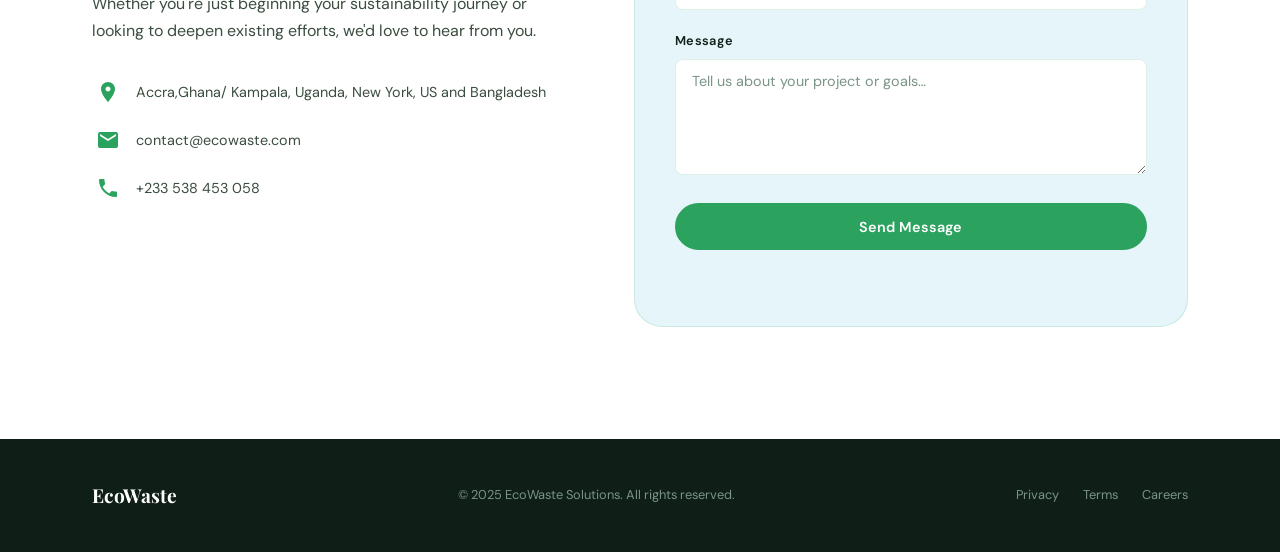
==== commit d328e4bf: "Update EcoWaste website with professional improvements - Fixed hero background image path (frontend/" ====
--- a/index.html
+++ b/index.html
@@ -113,22 +113,22 @@
         <div class="container">
             <div class="stats-grid">
                 <div class="stat-card">
-                    <span class="counter stat-number" data-target="1200">0</span>
+                    <span class="counter stat-number" data-target="5000">3000</span>
                     <span class="stat-suffix">+</span>
-                    <p class="stat-label">Projects Completed</p>
-                </div>
-                <div class="stat-card">
-                    <span class="counter stat-number" data-target="98">0</span>
-                    <span class="stat-suffix">%</span>
-                    <p class="stat-label">Client Satisfaction</p>
-                </div>
-                <div class="stat-card">
-                    <span class="counter stat-number" data-target="40">0</span>
-                    <span class="stat-suffix">k+</span>
-                    <p class="stat-label">Tons CO₂ Offset</p>
-                </div>
-                <div class="stat-card">
-                    <span class="counter stat-number" data-target="15">0</span>
+                    <p class="stat-label">Tons Recycled</p>
+                </div>
+                <div class="stat-card">
+                    <span class="counter stat-number" data-target="1200">1000</span>
+                    <span class="stat-suffix">+</span>
+                    <p class="stat-label">Happy Clients</p>
+                </div>
+                <div class="stat-card">
+                    <span class="counter stat-number" data-target="50">10</span>
+                    <span class="stat-suffix">+</span>
+                    <p class="stat-label">Cities Served</p>
+                </div>
+                <div class="stat-card">
+                    <span class="counter stat-number" data-target="25">5</span>
                     <span class="stat-suffix">yrs</span>
                     <p class="stat-label">Industry Experience</p>
                 </div>
--- a/styles.css
+++ b/styles.css
@@ -61,6 +61,8 @@
     margin: 0 auto;
     padding: 0 2rem;
 }
+    padding: 0 2rem;
+}
 
 .section-eyebrow {
     font-family: var(--font-body);
@@ -393,12 +395,25 @@
     flex-shrink: 0;
     width: 48px;
     height: 48px;
-    background: var(--teal-bg);
+    background: #e5f5f9;
     border-radius: 12px;
     display: flex;
     align-items: center;
     justify-content: center;
-    transition: background var(--transition);
+    color: #2ca25f;
+}
+
+.feature-bar-icon svg {
+    width: 24px;
+    height: 24px;
+    fill: #2ca25f;
+}
+
+/* Ensure SVG icons are visible */
+.feature-bar-icon svg path,
+.feature-bar-icon svg circle {
+    fill: #2ca25f;
+    stroke: #2ca25f;
 }
 
 .feature-bar-item:hover .feature-bar-icon {
@@ -423,8 +438,11 @@
    STATS
    ============================================= */
 .stats {
-    background: var(--green);
+    background: #2ca25f !important;
     padding: 5rem 2rem;
+    position: relative;
+    z-index: 10;
+    min-height: 300px;
 }
 
 .stats-grid {
@@ -442,25 +460,26 @@
 .stat-card:last-child { border-right: none; }
 
 .stat-number {
-    font-family: var(--font-display);
-    font-size: clamp(2.5rem, 5vw, 3.5rem);
+    font-family: 'Playfair Display', Georgia, serif;
+    font-size: 3rem;
     font-weight: 700;
-    color: var(--white);
+    color: #ffffff !important;
     line-height: 1;
+    display: block;
 }
 
 .stat-suffix {
-    font-family: var(--font-display);
+    font-family: 'Playfair Display', Georgia, serif;
     font-size: 1.5rem;
     font-weight: 600;
-    color: var(--green-light);
+    color: #99d8c9 !important;
     vertical-align: super;
 }
 
 .stat-label {
     font-size: 0.85rem;
     font-weight: 500;
-    color: rgba(255,255,255,0.75);
+    color: #ffffff !important;
     margin-top: 0.5rem;
     letter-spacing: 0.03em;
 }
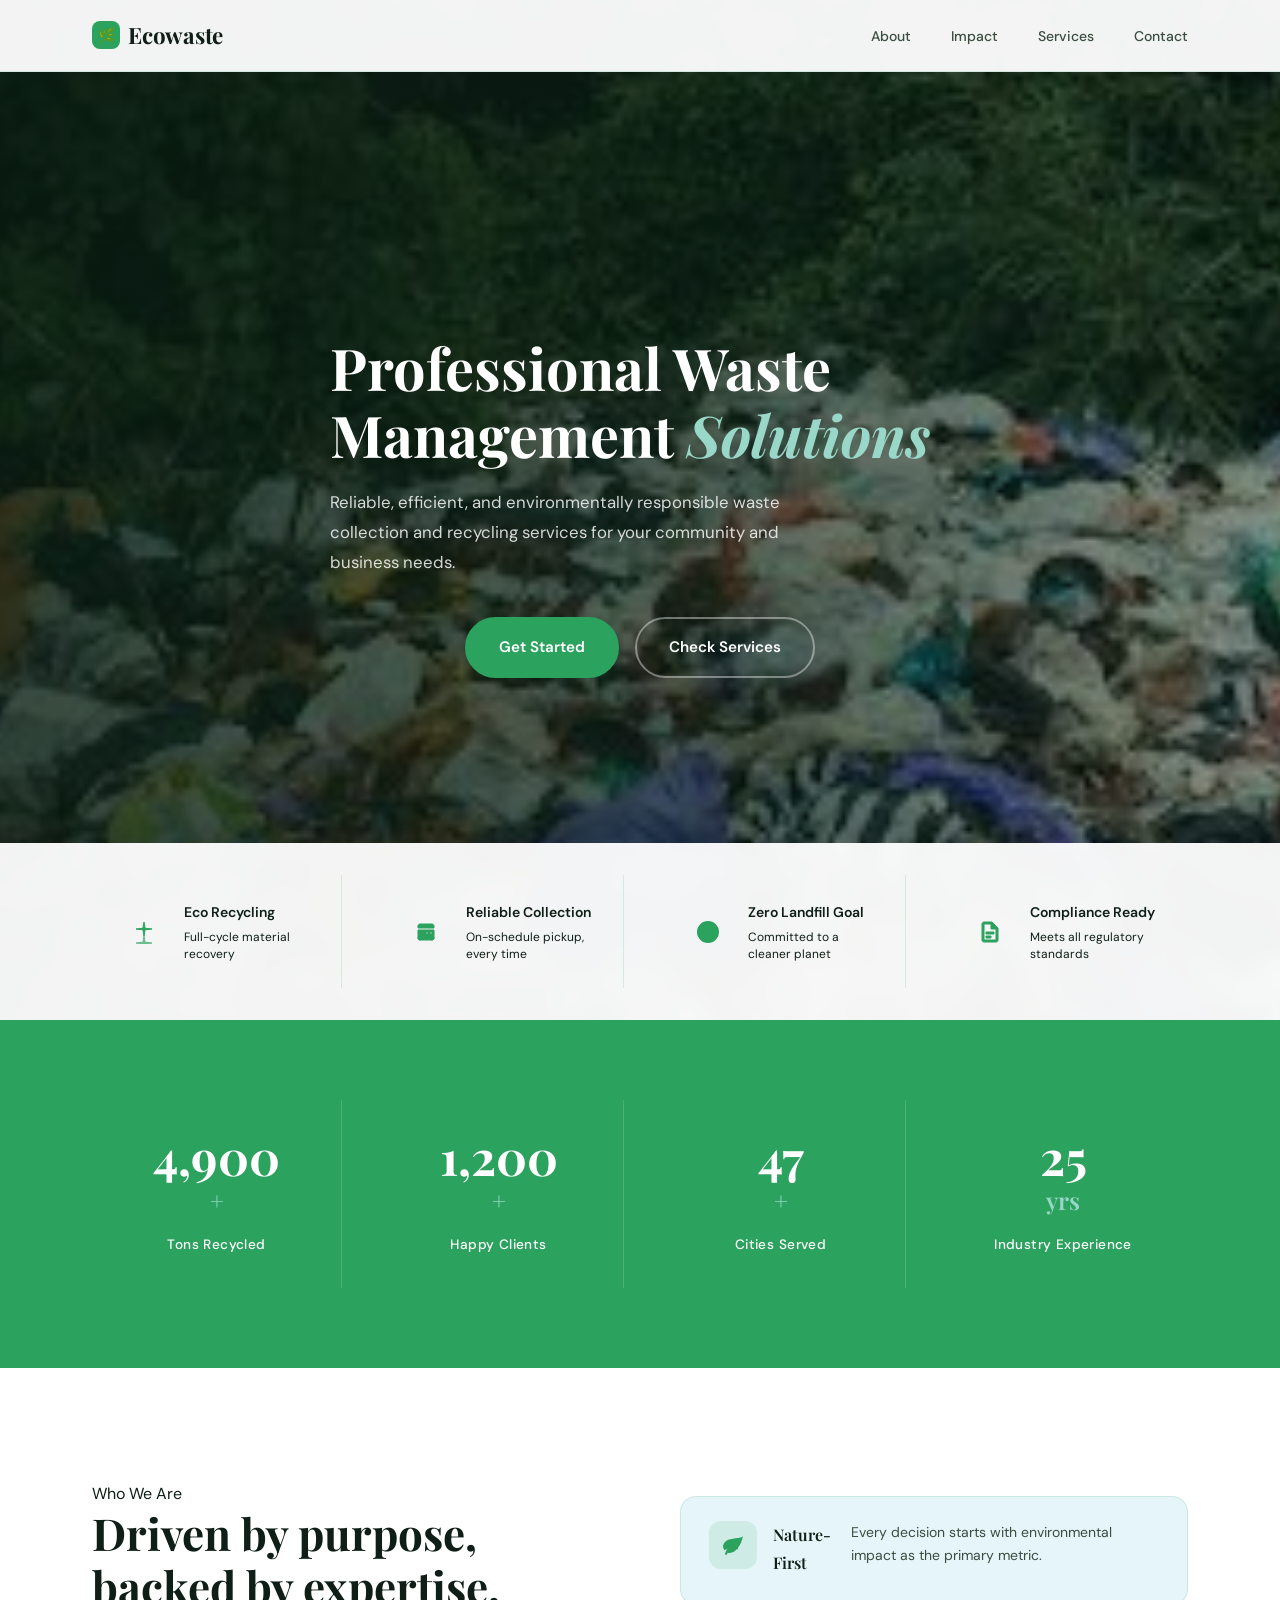
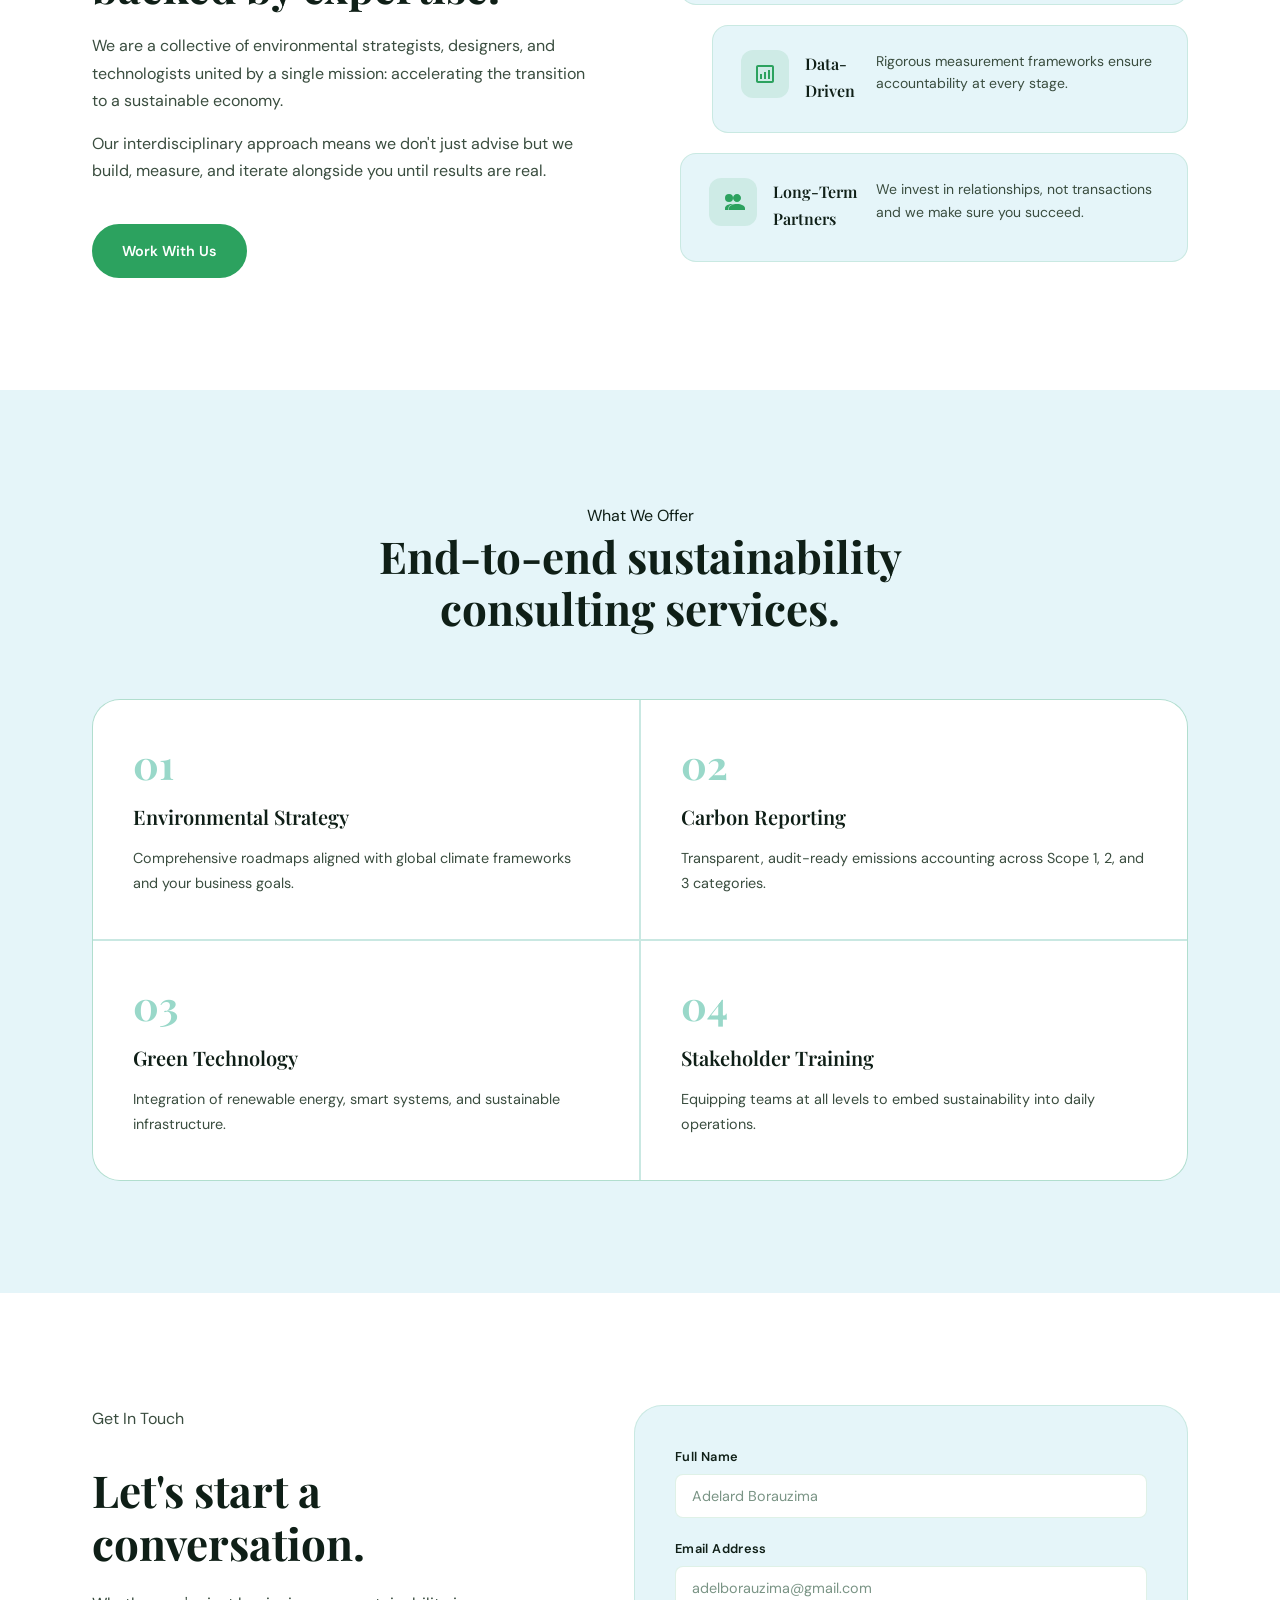
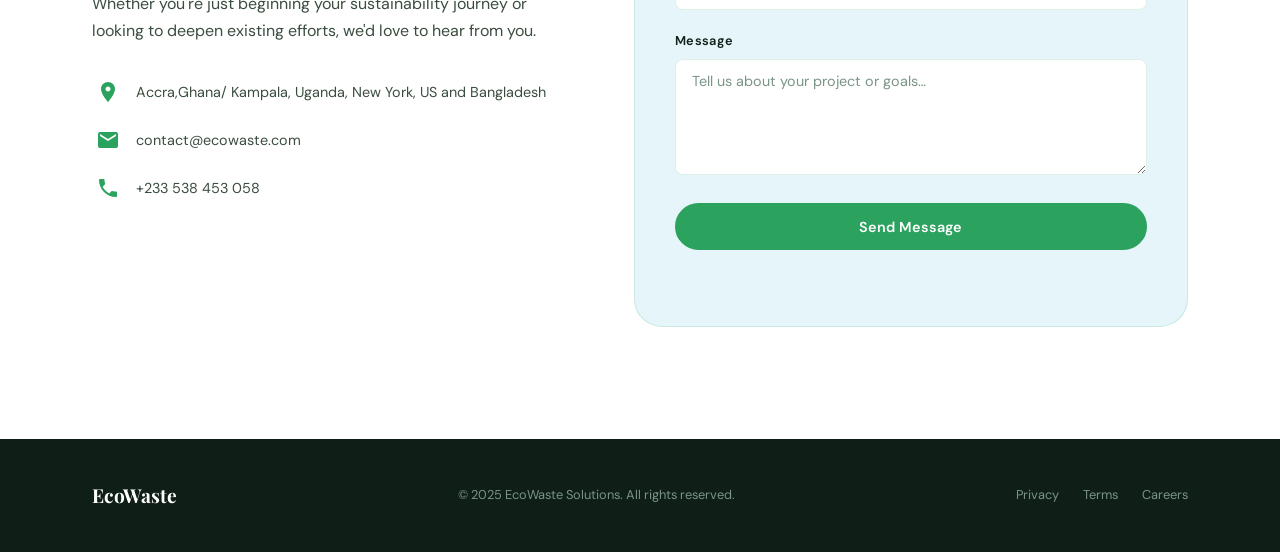
==== commit e12faefe: "Fix mobile navigation hamburger menu - Updated script path from 'script.js' to 'frontend/script.js' " ====
--- a/index.html
+++ b/index.html
@@ -281,6 +281,6 @@
         </div>
     </footer>
 
-    <script src="script.js"></script>
+    <script src="frontend/script.js"></script>
 </body>
 </html>
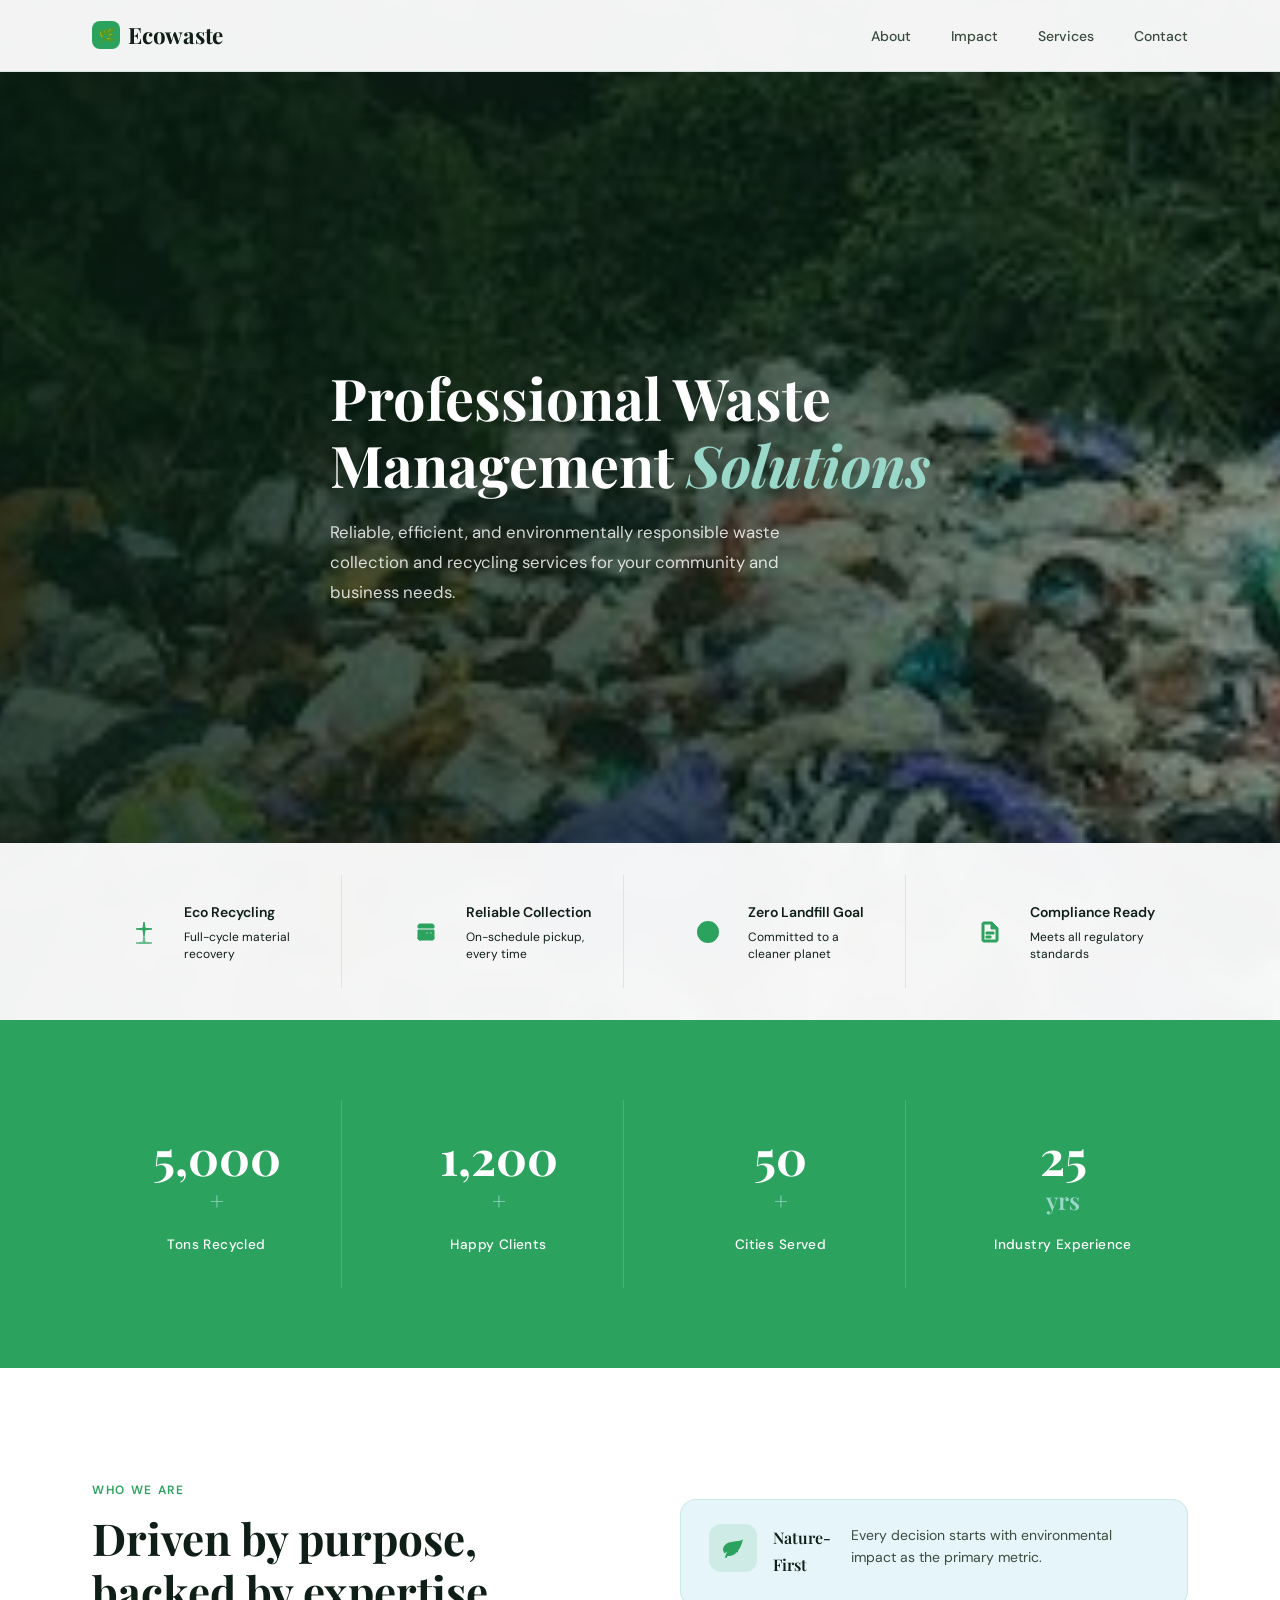
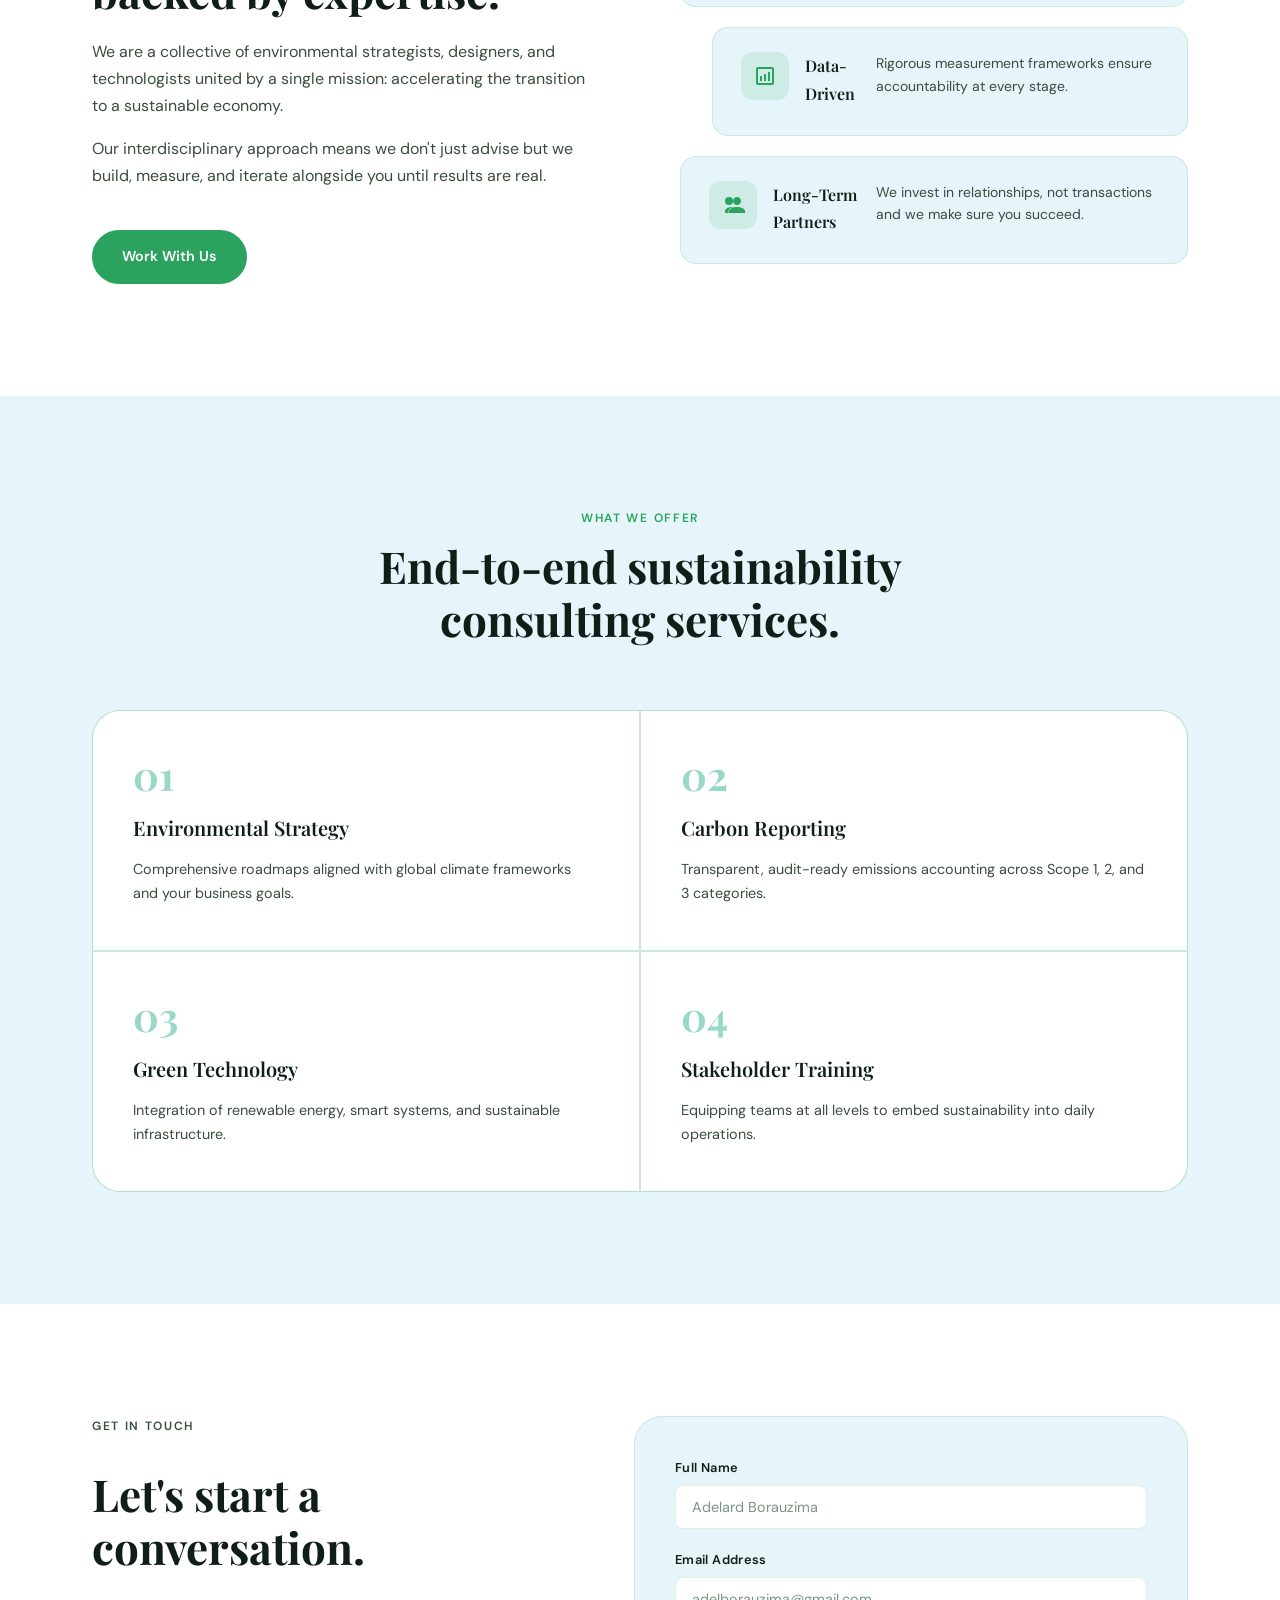
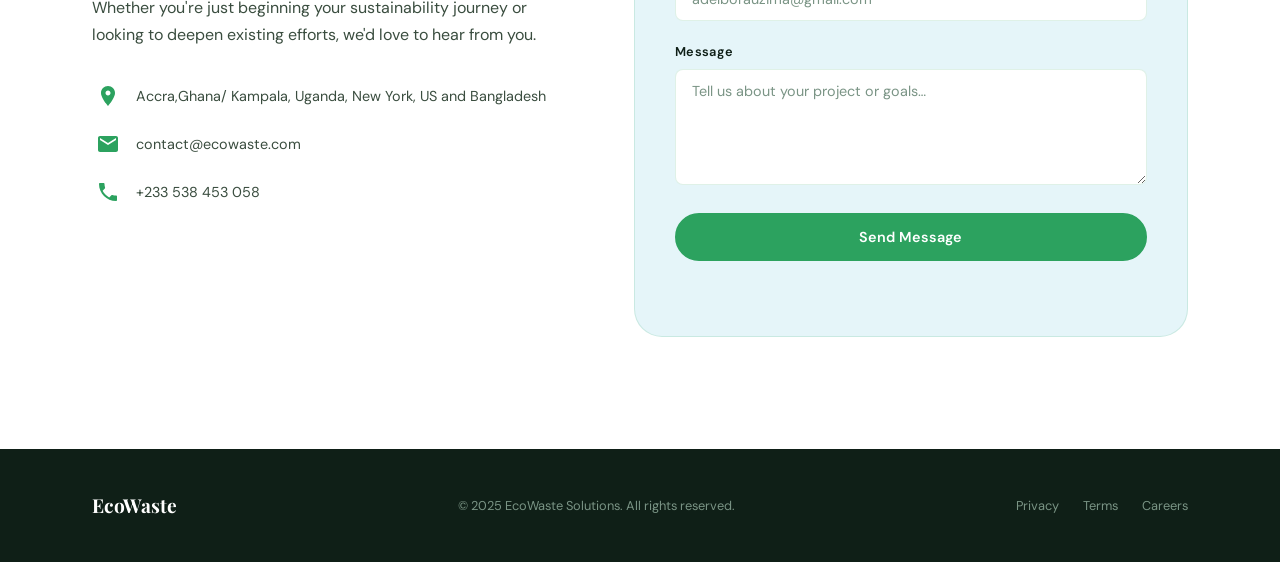
==== commit db9efdbc: "Remove hero action buttons and clean up unused CSS - Removed 'Get Started' and 'Check Services' butt" ====
--- a/index.html
+++ b/index.html
@@ -42,10 +42,6 @@
             <div class="hero-content">
                 <h1 class="hero-title">Professional Waste Management <span class="highlight">Solutions</span></h1>
                 <p class="hero-subtitle">Reliable, efficient, and environmentally responsible waste collection and recycling services for your community and business needs.</p>
-                <div class="hero-actions">
-                    <a href="#contact" class="btn btn-primary btn-large">Get Started</a>
-                    <a href="#services" class="btn btn-ghost btn-large">Check Services</a>
-                </div>
             </div>
         </div>
         <!-- Feature bar anchored to bottom of hero -->
--- a/styles.css
+++ b/styles.css
@@ -61,8 +61,6 @@
     margin: 0 auto;
     padding: 0 2rem;
 }
-    padding: 0 2rem;
-}
 
 .section-eyebrow {
     font-family: var(--font-body);
@@ -94,6 +92,7 @@
 .btn {
     display: inline-flex;
     align-items: center;
+    justify-content: center;
     gap: 0.5rem;
     font-family: var(--font-body);
     font-size: 0.9rem;
@@ -104,6 +103,8 @@
     border: 2px solid transparent;
     transition: var(--transition);
     white-space: nowrap;
+    text-align: center;
+    text-decoration: none;
 }
 
 .btn-primary {
@@ -335,28 +336,11 @@
     line-height: 1.8;
 }
 
-.hero-actions {
-    display: flex;
-    gap: 1rem;
-    flex-wrap: wrap;
-    justify-content: center;
-}
-
-.btn-large {
-    padding: 0.95rem 2rem;
-    font-size: 0.95rem;
-}
-
-/* Ghost button inverted for dark hero */
-.hero .btn-ghost {
-    color: var(--white);
-    border-color: rgba(255, 255, 255, 0.4);
-}
-
-.hero .btn-ghost:hover {
-    background: rgba(255, 255, 255, 0.12);
-    border-color: rgba(255, 255, 255, 0.7);
-}
+
+
+
+
+
 
 /* ── Feature Bar ─────────────────────────────── */
 .hero-feature-bar {
@@ -809,9 +793,39 @@
     .nav-menu.active { display: flex; }
     .hamburger { display: flex; }
 
-    .hero { padding-top: calc(var(--nav-height) + 3rem); text-align: center; }
-    .hero-actions { justify-content: center; }
-    .orb-1, .orb-2, .orb-3 { display: none; }
+    /* Fix hero for mobile - push content to the very top */
+    .hero {
+        min-height: 100vh;
+        text-align: center;
+        padding-top: 0;
+    }
+    
+    .hero > .container {
+        padding-top: calc(var(--nav-height) + 0.5rem);
+        padding-bottom: 3rem;
+        display: flex;
+        align-items: flex-start;
+        justify-content: center;
+        min-height: calc(100vh - var(--nav-height));
+    }
+    
+    .hero-content {
+        max-width: 100%;
+        padding: 0.25rem;
+        margin-top: 0.5rem;
+    }
+    
+    .hero-title {
+        font-size: 1.75rem;
+        margin-bottom: 0.5rem;
+        line-height: 1.1;
+    }
+    
+    .hero-subtitle {
+        font-size: 0.85rem;
+        margin-bottom: 1rem;
+        line-height: 1.3;
+    }
 
     .stats-grid { grid-template-columns: 1fr 1fr; }
 
@@ -828,21 +842,7 @@
     .feature-bar-item:nth-child(2) { border-right: none; }
     .feature-bar-item:nth-child(1),
     .feature-bar-item:nth-child(2) { border-bottom: 1px solid var(--border); }
-    .hero > .container { padding-bottom: 14rem; }
-}
-
-@media (max-width: 680px) {
-    /* Fix old hero rule that no longer applies */
-    .hero { padding-top: 0; text-align: left; }
-    .hero-actions { justify-content: flex-start; }
-
-    .feature-bar-grid { grid-template-columns: 1fr 1fr; }
-    .hero > .container { padding-top: calc(var(--nav-height) + 3rem); padding-bottom: 16rem; }
-
-    .feature-bar-item { padding: 1.1rem 1rem; gap: 0.6rem; }
-    .feature-bar-icon { width: 38px; height: 38px; font-size: 1.1rem; }
-    .feature-bar-text h4 { font-size: 0.8rem; }
-    .feature-bar-text p { display: none; }
+    .hero > .container { padding-bottom: 12rem; }
 }
 /* =============================================
    HERO FEATURE BAR
@@ -911,6 +911,7 @@
         flex-direction: column;
         text-align: center;
         gap: 0.5rem;
+        padding: 1rem 0.75rem;
     }
     
     .feature-bar-icon {
@@ -921,6 +922,18 @@
     .feature-bar-icon svg {
         width: 20px;
         height: 20px;
+    }
+    
+    .feature-bar-text h4 {
+        font-size: 0.8rem;
+    }
+    
+    .feature-bar-text p {
+        display: none;
+    }
+    
+    .hero-feature-bar {
+        padding: 1rem 0;
     }
 }
 
